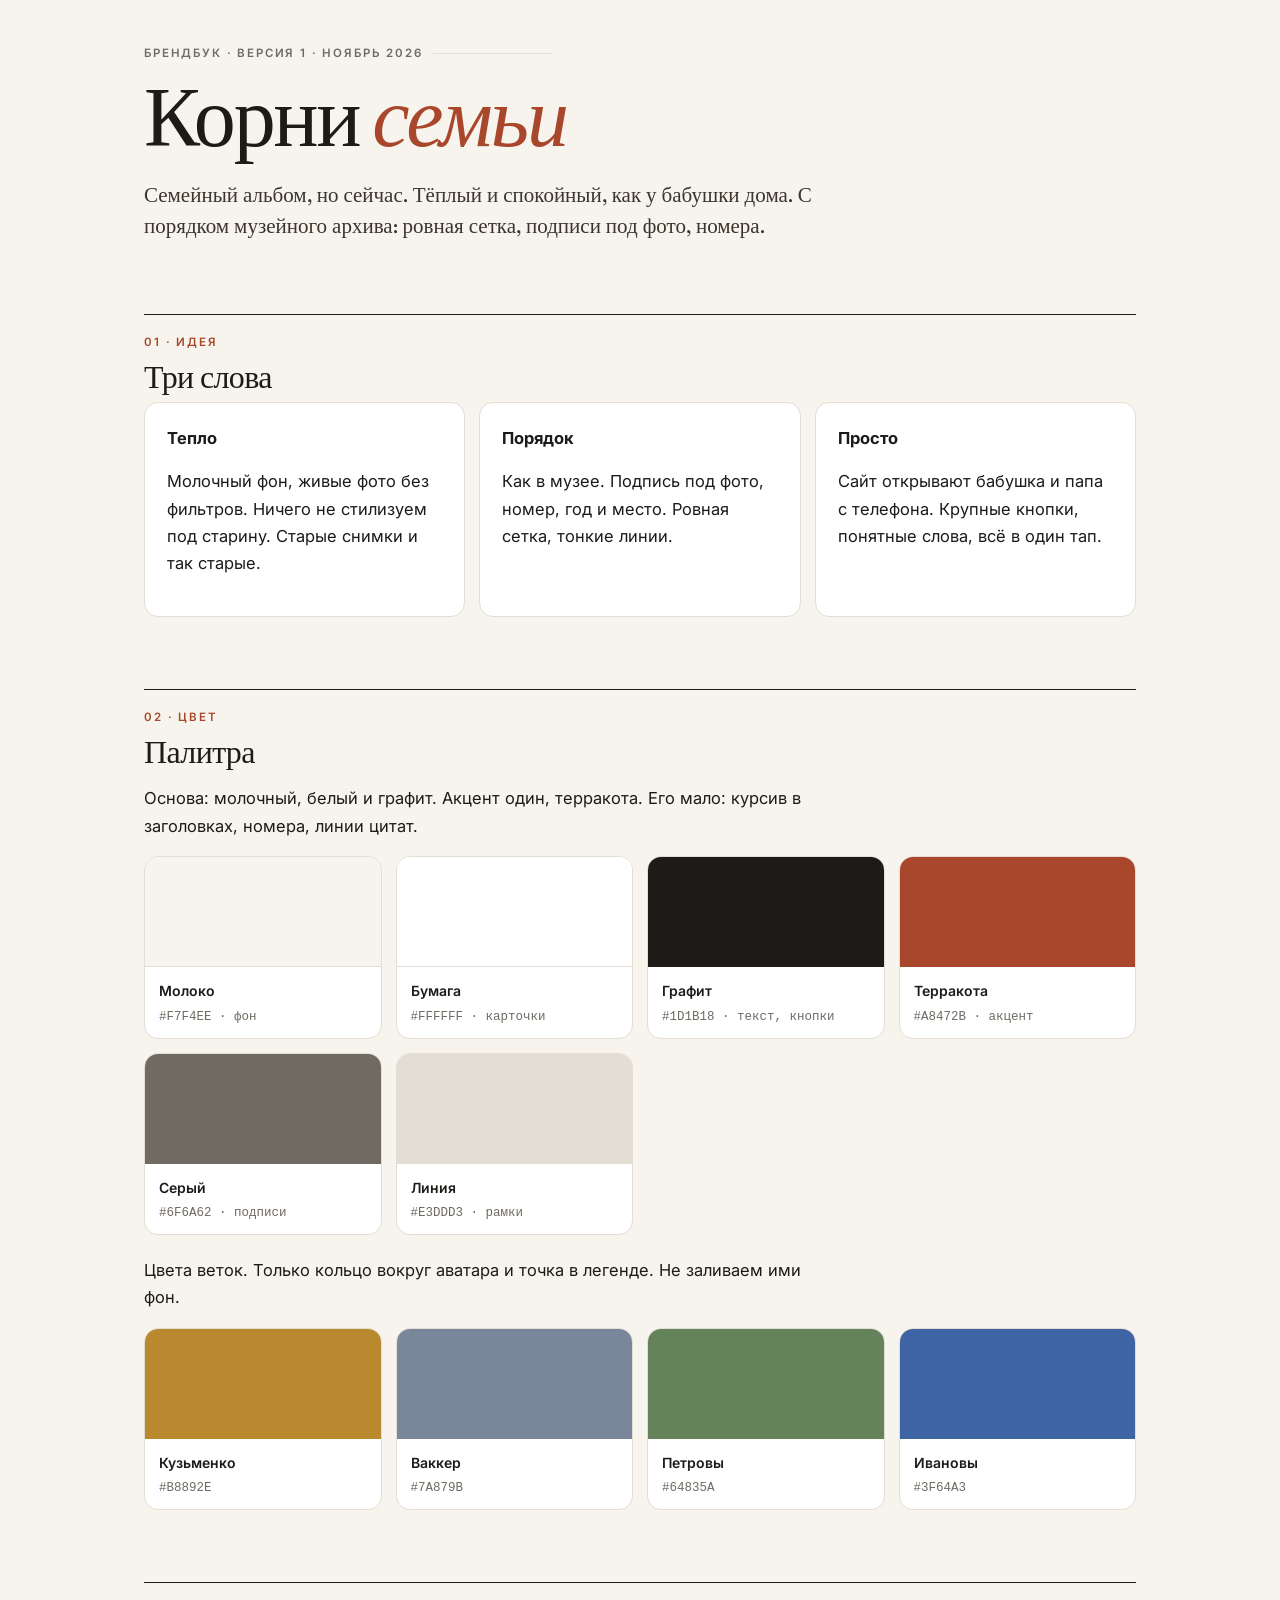
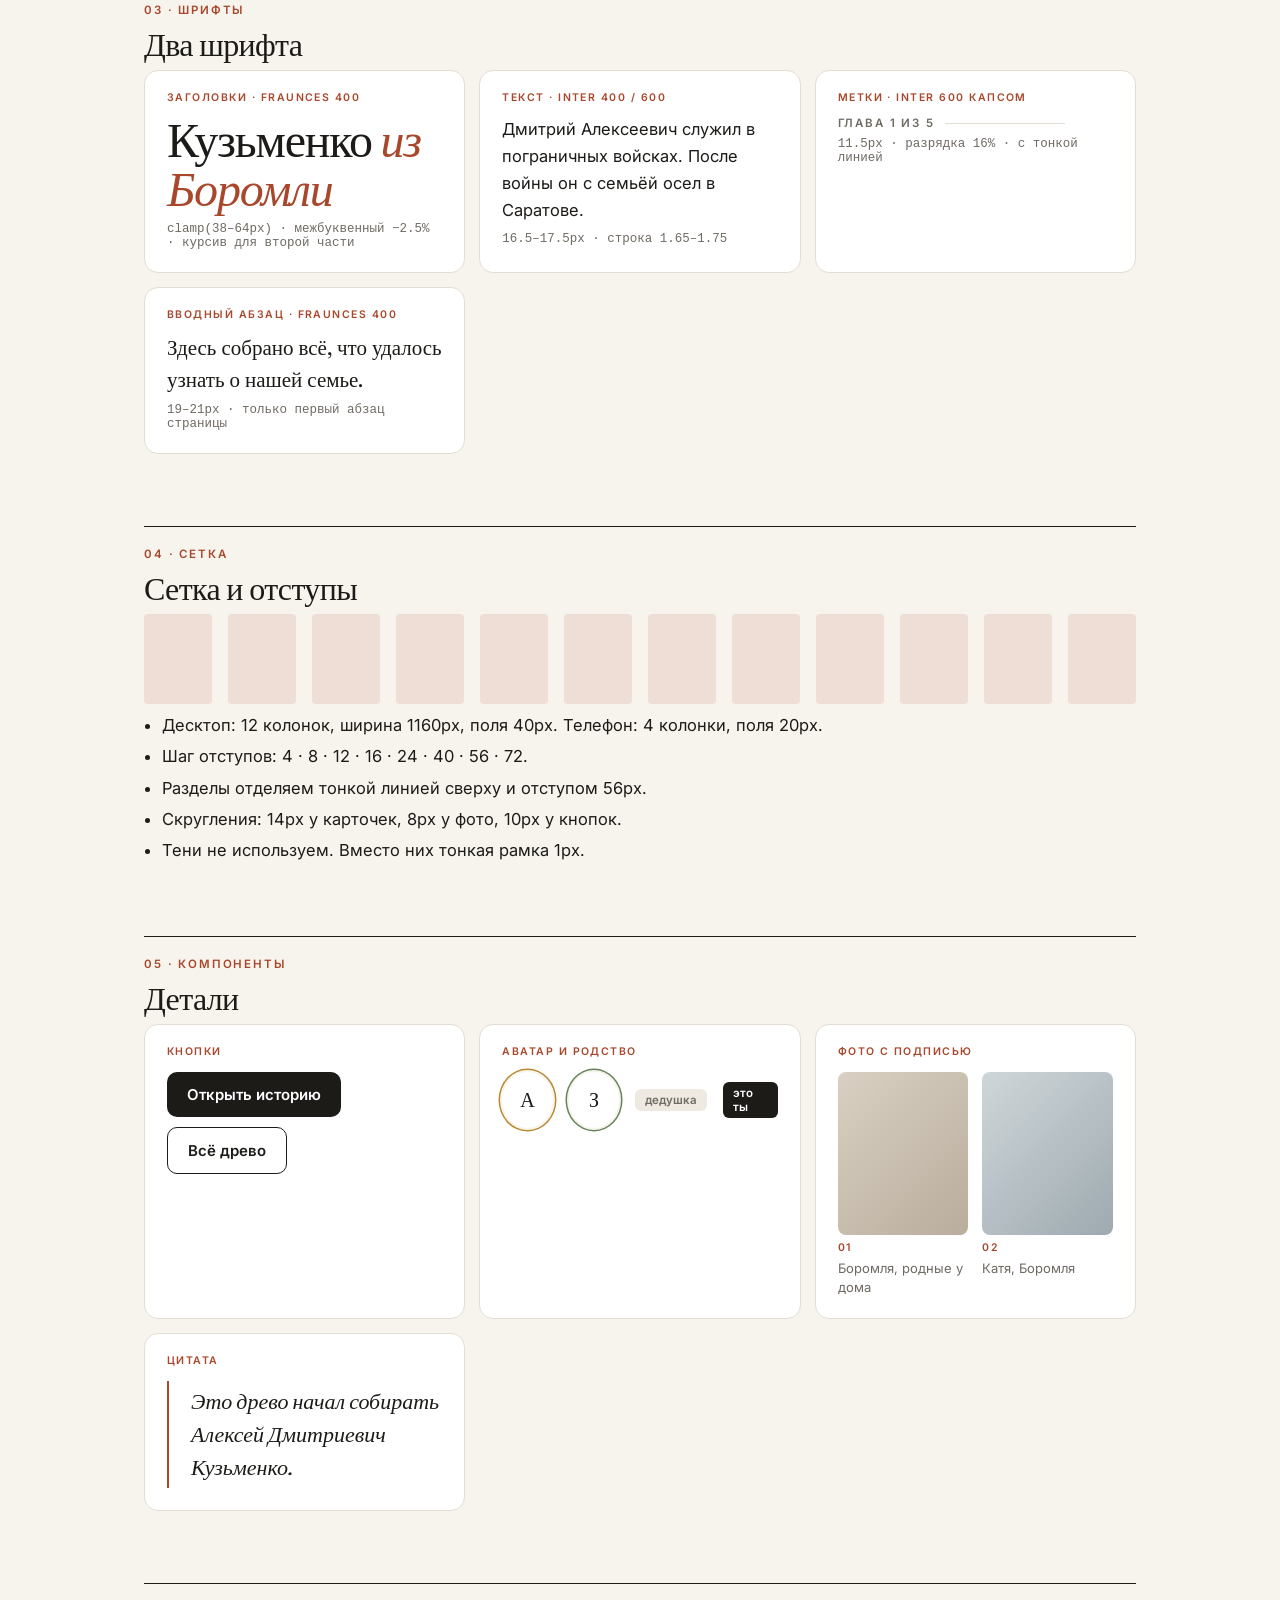
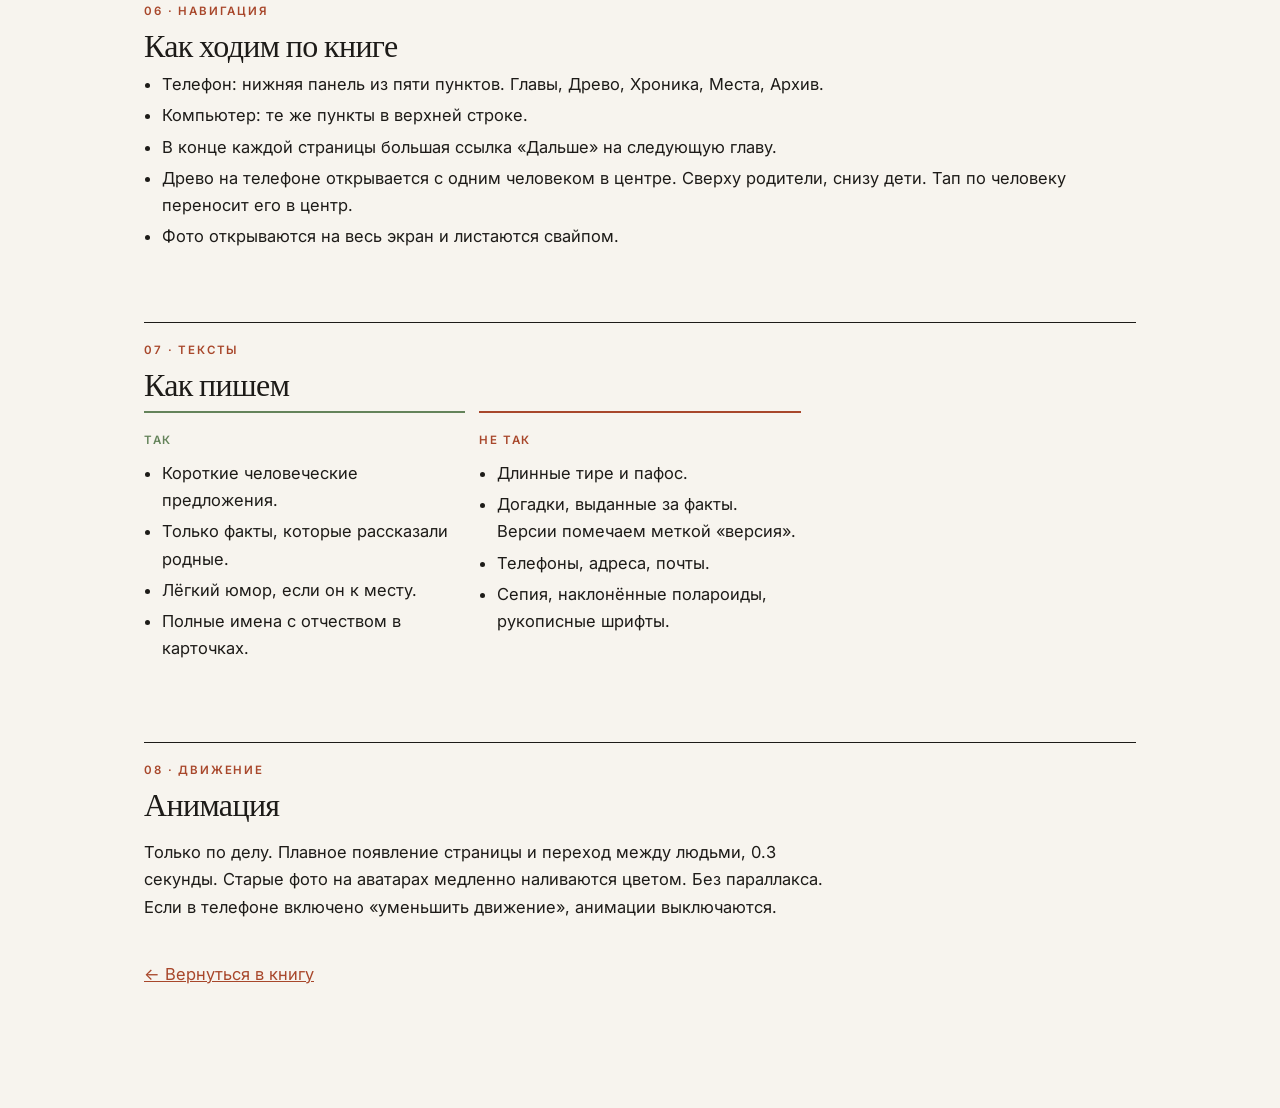
==== brand/index.html @ 10ff065e "Новый дизайн: нижняя навигация, древо «родные рядом», сетка фото с подписями, брендбук Co-Authored-B" ====
<!DOCTYPE html>
<html lang="ru">
<head>
<meta charset="utf-8">
<meta name="viewport" content="width=device-width, initial-scale=1">
<title>Брендбук · Корни семьи</title>
<link rel="preconnect" href="https://fonts.googleapis.com">
<link href="https://fonts.googleapis.com/css2?family=Fraunces:ital,opsz,wght@0,9..144,400;0,9..144,500;1,9..144,400&family=Inter:wght@400;500;600&display=swap" rel="stylesheet">
<style>
:root{--bg:#F7F4EE;--card:#fff;--ink:#1D1B18;--muted:#6F6A62;--line:#E3DDD3;--soft:#EEEAE2;--acc:#A8472B;
 --kuz:#B8892E;--vak:#7A879B;--pet:#64835A;--iva:#3F64A3;
 --serif:"Fraunces",Georgia,serif;--sans:"Inter",system-ui,sans-serif}
*{box-sizing:border-box}
body{margin:0;background:var(--bg);color:var(--ink);font:16.5px/1.65 var(--sans);-webkit-font-smoothing:antialiased}
main{max-width:1040px;margin:0 auto;padding:48px 24px 100px}
.k{font:600 11.5px/1 var(--sans);letter-spacing:.16em;text-transform:uppercase;color:var(--muted);display:flex;align-items:center;gap:10px}
.k::after{content:"";flex:1;height:1px;background:var(--line);max-width:120px}
h1{font:400 clamp(46px,8vw,84px)/1 var(--serif);letter-spacing:-.025em;margin:14px 0 18px}
h1 em,h2 em{color:var(--acc)}
h2{font:400 32px/1.1 var(--serif);letter-spacing:-.02em;margin:72px 0 8px;padding-top:20px;border-top:1px solid var(--ink)}
h2 small{display:block;font:600 11.5px var(--sans);letter-spacing:.16em;text-transform:uppercase;color:var(--acc);margin-bottom:10px}
p.lead{font:400 21px/1.5 var(--serif);max-width:680px;color:#3b352d}
p{max-width:680px}
.grid{display:grid;gap:14px}
.c4{grid-template-columns:repeat(auto-fill,minmax(200px,1fr))}
.c2{grid-template-columns:repeat(auto-fill,minmax(300px,1fr))}
.sw{border:1px solid var(--line);border-radius:14px;overflow:hidden;background:var(--card)}
.sw i{display:block;height:110px}
.sw div{padding:12px 14px;font-size:14px}
.sw b{display:block;font-weight:600}
.sw code{font:500 12.5px ui-monospace,Menlo,monospace;color:var(--muted)}
.box{border:1px solid var(--line);border-radius:14px;background:var(--card);padding:22px}
.lbl{font:600 10.5px/1 var(--sans);letter-spacing:.14em;color:var(--acc);text-transform:uppercase}
.spec{font:500 12.5px ui-monospace,Menlo,monospace;color:var(--muted);margin-top:8px}
.do,.dont{border-top:2px solid var(--pet);padding-top:12px}
.dont{border-color:var(--acc)}
.do b,.dont b{font:600 11.5px var(--sans);letter-spacing:.14em;text-transform:uppercase}
.do b{color:var(--pet)}.dont b{color:var(--acc)}
ul{padding-left:18px;margin:8px 0}li{margin:4px 0}
.btn{display:inline-flex;align-items:center;gap:8px;border:0;border-radius:10px;background:var(--ink);color:#fff;font:600 15px var(--sans);padding:13px 20px}
.btn.g{background:var(--card);color:var(--ink);border:1px solid var(--ink)}
.tag{display:inline-flex;font:600 11.5px var(--sans);border-radius:6px;padding:4px 10px;background:var(--soft);color:var(--muted)}
.tag.rel{background:var(--ink);color:#fff}
.av{width:56px;height:56px;border-radius:50%;display:inline-grid;place-items:center;font:500 20px var(--serif);background:#fff;box-shadow:0 0 0 2px var(--bg),0 0 0 3.5px var(--b)}
.ph{aspect-ratio:4/5;border-radius:8px;background:linear-gradient(135deg,#d9d0c3,#b9ad9c)}
.cap{color:var(--muted);font-size:13px;line-height:1.45;margin-top:8px}
.cap.n2::before{content:"02"}
.cap::before{content:"01";display:block;font:600 10.5px/1 var(--sans);letter-spacing:.14em;color:var(--acc);margin-bottom:5px}
.quote{border-left:2px solid var(--acc);padding:4px 0 4px 22px;font:italic 400 22px/1.5 var(--serif)}
.gridviz{display:grid;grid-template-columns:repeat(12,1fr);gap:16px;height:90px}
.gridviz i{background:color-mix(in srgb,var(--acc) 12%,transparent);border-radius:4px}
@media(max-width:600px){.gridviz{grid-template-columns:repeat(4,1fr)}.gridviz i:nth-child(n+5){display:none}}
a{color:var(--acc)}
</style>
</head>
<body><main>
<div class="k">Брендбук · версия 1 · ноябрь 2026</div>
<h1>Корни <em>семьи</em></h1>
<p class="lead">Семейный альбом, но сейчас. Тёплый и спокойный, как у бабушки дома. С порядком музейного архива: ровная сетка, подписи под фото, номера.</p>

<h2><small>01 · Идея</small>Три слова</h2>
<div class="grid c2">
 <div class="box"><b>Тепло</b><p>Молочный фон, живые фото без фильтров. Ничего не стилизуем под старину. Старые снимки и так старые.</p></div>
 <div class="box"><b>Порядок</b><p>Как в музее. Подпись под фото, номер, год и место. Ровная сетка, тонкие линии.</p></div>
 <div class="box"><b>Просто</b><p>Сайт открывают бабушка и папа с телефона. Крупные кнопки, понятные слова, всё в один тап.</p></div>
</div>

<h2><small>02 · Цвет</small>Палитра</h2>
<p>Основа: молочный, белый и графит. Акцент один, терракота. Его мало: курсив в заголовках, номера, линии цитат.</p>
<div class="grid c4">
 <div class="sw"><i style="background:#F7F4EE;border-bottom:1px solid var(--line)"></i><div><b>Молоко</b><code>#F7F4EE · фон</code></div></div>
 <div class="sw"><i style="background:#FFFFFF;border-bottom:1px solid var(--line)"></i><div><b>Бумага</b><code>#FFFFFF · карточки</code></div></div>
 <div class="sw"><i style="background:#1D1B18"></i><div><b>Графит</b><code>#1D1B18 · текст, кнопки</code></div></div>
 <div class="sw"><i style="background:#A8472B"></i><div><b>Терракота</b><code>#A8472B · акцент</code></div></div>
 <div class="sw"><i style="background:#6F6A62"></i><div><b>Серый</b><code>#6F6A62 · подписи</code></div></div>
 <div class="sw"><i style="background:#E3DDD3"></i><div><b>Линия</b><code>#E3DDD3 · рамки</code></div></div>
</div>
<p style="margin-top:22px">Цвета веток. Только кольцо вокруг аватара и точка в легенде. Не заливаем ими фон.</p>
<div class="grid c4">
 <div class="sw"><i style="background:#B8892E"></i><div><b>Кузьменко</b><code>#B8892E</code></div></div>
 <div class="sw"><i style="background:#7A879B"></i><div><b>Ваккер</b><code>#7A879B</code></div></div>
 <div class="sw"><i style="background:#64835A"></i><div><b>Петровы</b><code>#64835A</code></div></div>
 <div class="sw"><i style="background:#3F64A3"></i><div><b>Ивановы</b><code>#3F64A3</code></div></div>
</div>

<h2><small>03 · Шрифты</small>Два шрифта</h2>
<div class="grid c2">
 <div class="box"><div class="lbl">Заголовки · Fraunces 400</div><div style="font:400 48px/1.02 var(--serif);letter-spacing:-.025em;margin-top:12px">Кузьменко <em style="color:var(--acc)">из Боромли</em></div><div class="spec">clamp(38–64px) · межбуквенный −2.5% · курсив для второй части</div></div>
 <div class="box"><div class="lbl">Текст · Inter 400 / 600</div><p style="margin:12px 0 0">Дмитрий Алексеевич служил в пограничных войсках. После войны он с семьёй осел в Саратове.</p><div class="spec">16.5–17.5px · строка 1.65–1.75</div></div>
 <div class="box"><div class="lbl">Метки · Inter 600 капсом</div><div style="margin-top:14px" class="k">Глава 1 из 5</div><div class="spec">11.5px · разрядка 16% · с тонкой линией</div></div>
 <div class="box"><div class="lbl">Вводный абзац · Fraunces 400</div><p style="font:400 21px/1.5 var(--serif);margin:12px 0 0">Здесь собрано всё, что удалось узнать о нашей семье.</p><div class="spec">19–21px · только первый абзац страницы</div></div>
</div>

<h2><small>04 · Сетка</small>Сетка и отступы</h2>
<div class="gridviz"><i></i><i></i><i></i><i></i><i></i><i></i><i></i><i></i><i></i><i></i><i></i><i></i></div>
<ul>
 <li>Десктоп: 12 колонок, ширина 1160px, поля 40px. Телефон: 4 колонки, поля 20px.</li>
 <li>Шаг отступов: 4 · 8 · 12 · 16 · 24 · 40 · 56 · 72.</li>
 <li>Разделы отделяем тонкой линией сверху и отступом 56px.</li>
 <li>Скругления: 14px у карточек, 8px у фото, 10px у кнопок.</li>
 <li>Тени не используем. Вместо них тонкая рамка 1px.</li>
</ul>

<h2><small>05 · Компоненты</small>Детали</h2>
<div class="grid c2">
 <div class="box"><div class="lbl">Кнопки</div><div style="display:flex;gap:10px;flex-wrap:wrap;margin-top:14px"><span class="btn">Открыть историю</span><span class="btn g">Всё древо</span></div></div>
 <div class="box"><div class="lbl">Аватар и родство</div><div style="display:flex;gap:16px;align-items:center;margin-top:14px"><span class="av" style="--b:var(--kuz)">А</span><span class="av" style="--b:var(--pet)">З</span><span class="tag">дедушка</span><span class="tag rel">это ты</span></div></div>
 <div class="box"><div class="lbl">Фото с подписью</div><div style="display:grid;grid-template-columns:1fr 1fr;gap:14px;margin-top:14px"><div><div class="ph"></div><div class="cap">Боромля, родные у дома</div></div><div><div class="ph" style="background:linear-gradient(135deg,#cfd6d9,#9eaab0)"></div><div class="cap n2">Катя, Боромля</div></div></div></div>
 <div class="box"><div class="lbl">Цитата</div><div class="quote" style="margin-top:14px">Это древо начал собирать Алексей Дмитриевич Кузьменко.</div></div>
</div>

<h2><small>06 · Навигация</small>Как ходим по книге</h2>
<ul>
 <li>Телефон: нижняя панель из пяти пунктов. Главы, Древо, Хроника, Места, Архив.</li>
 <li>Компьютер: те же пункты в верхней строке.</li>
 <li>В конце каждой страницы большая ссылка «Дальше» на следующую главу.</li>
 <li>Древо на телефоне открывается с одним человеком в центре. Сверху родители, снизу дети. Тап по человеку переносит его в центр.</li>
 <li>Фото открываются на весь экран и листаются свайпом.</li>
</ul>

<h2><small>07 · Тексты</small>Как пишем</h2>
<div class="grid c2">
 <div class="do"><b>Так</b><ul><li>Короткие человеческие предложения.</li><li>Только факты, которые рассказали родные.</li><li>Лёгкий юмор, если он к месту.</li><li>Полные имена с отчеством в карточках.</li></ul></div>
 <div class="dont"><b>Не так</b><ul><li>Длинные тире и пафос.</li><li>Догадки, выданные за факты. Версии помечаем меткой «версия».</li><li>Телефоны, адреса, почты.</li><li>Сепия, наклонённые полароиды, рукописные шрифты.</li></ul></div>
</div>

<h2><small>08 · Движение</small>Анимация</h2>
<p>Только по делу. Плавное появление страницы и переход между людьми, 0.3 секунды. Старые фото на аватарах медленно наливаются цветом. Без параллакса. Если в телефоне включено «уменьшить движение», анимации выключаются.</p>
<p style="margin-top:40px"><a href="../">← Вернуться в книгу</a></p>
</main></body></html>
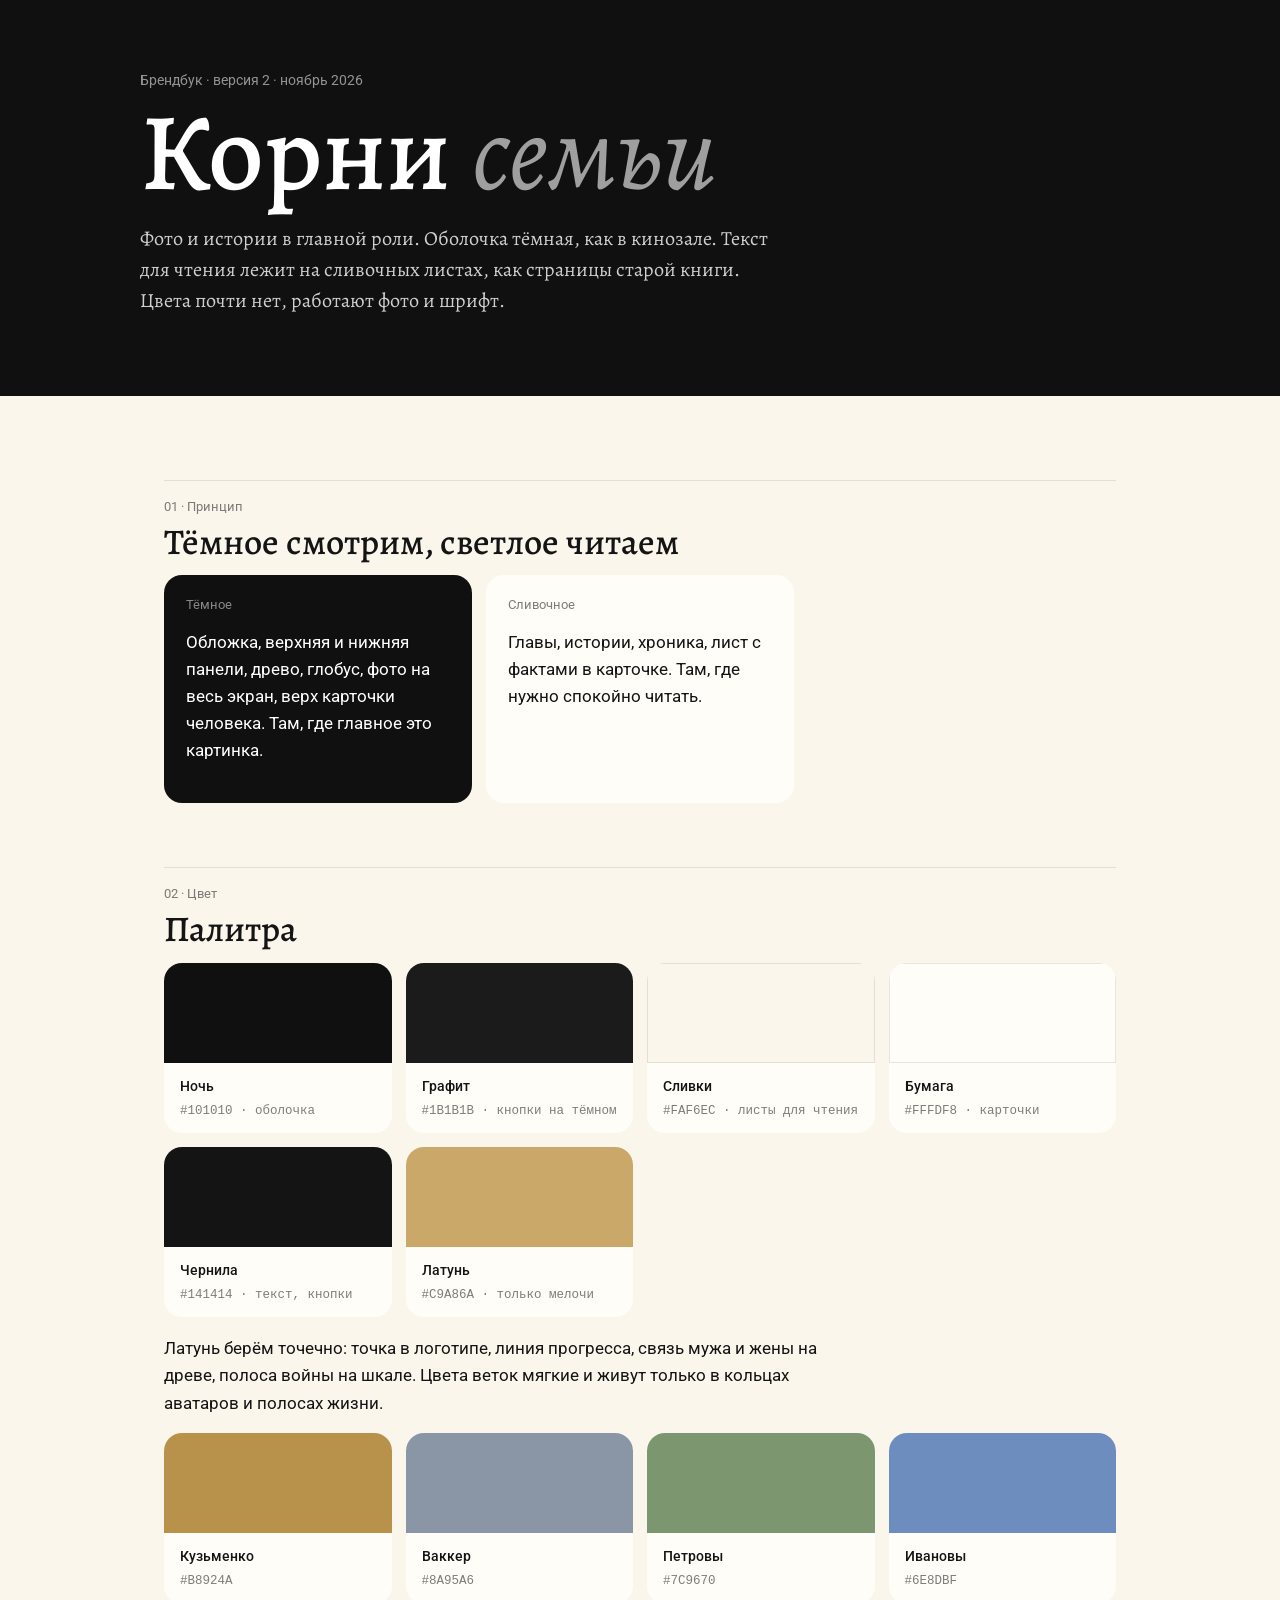
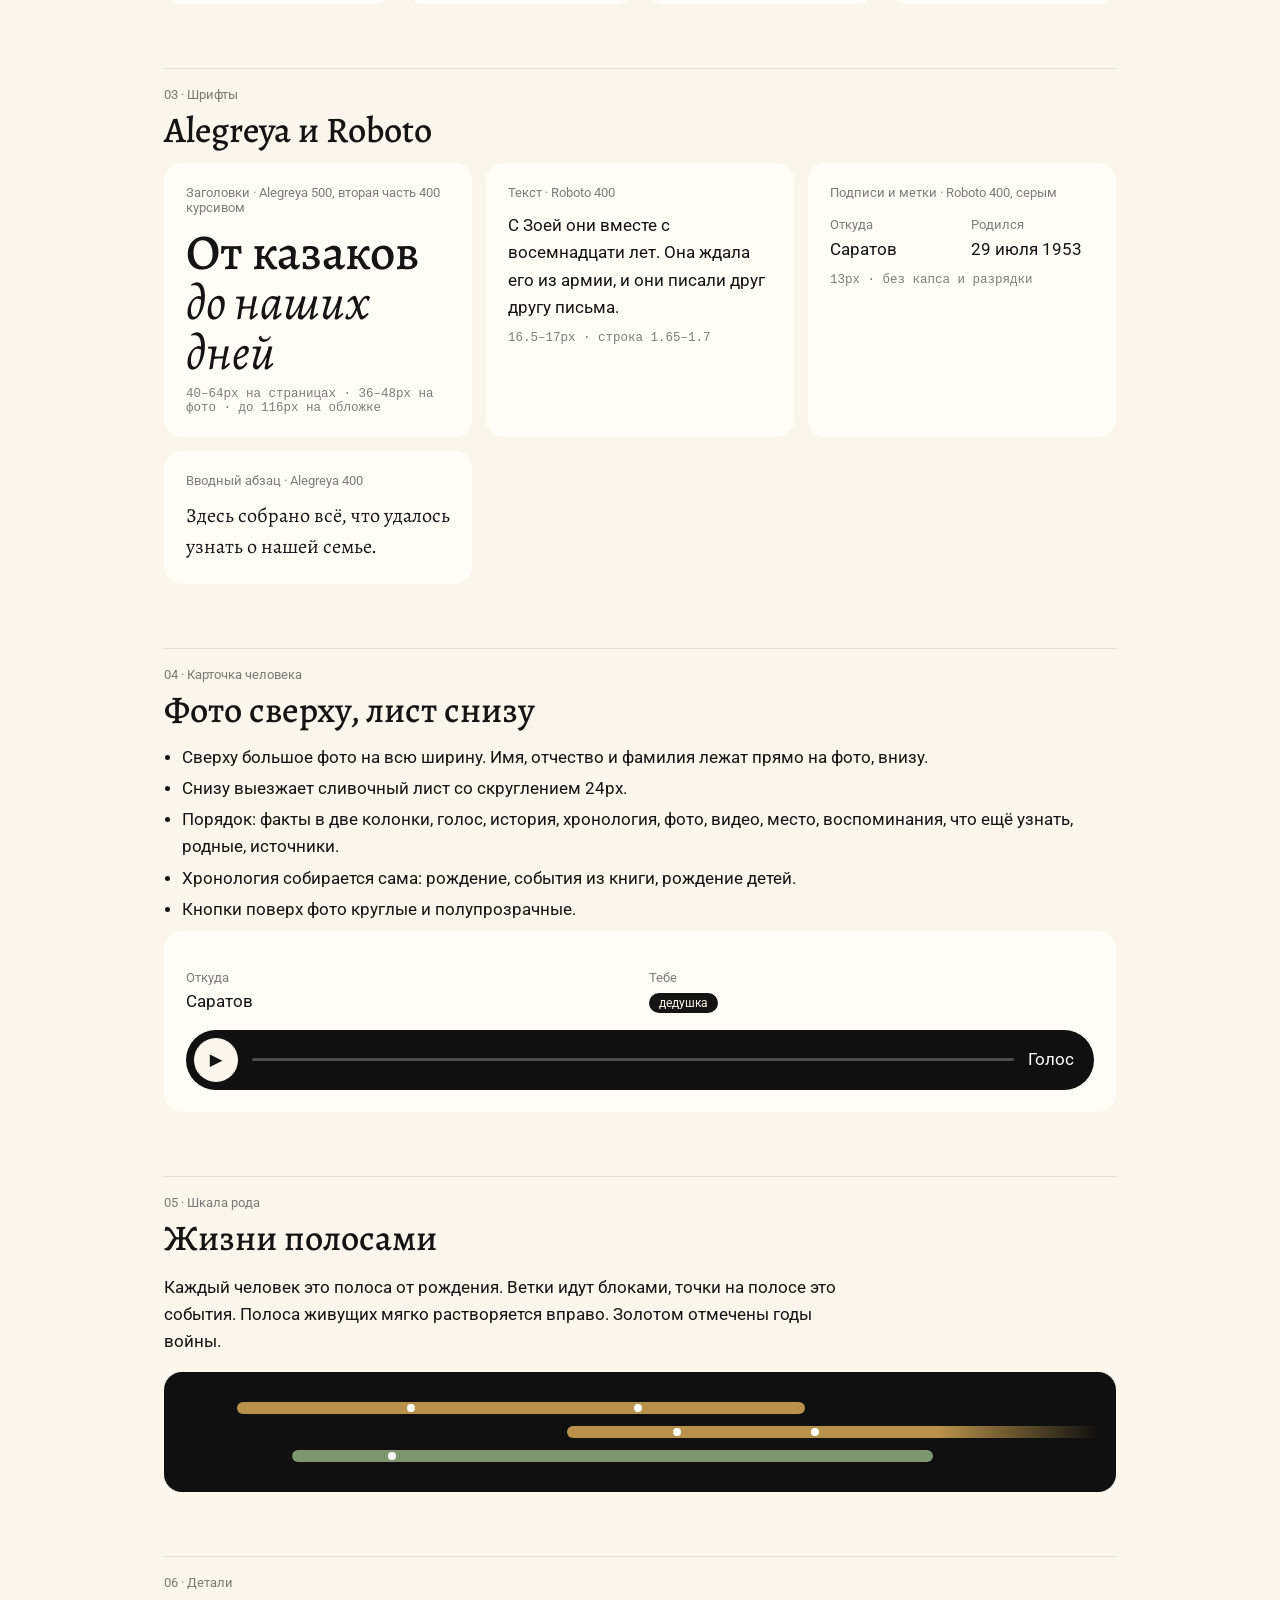
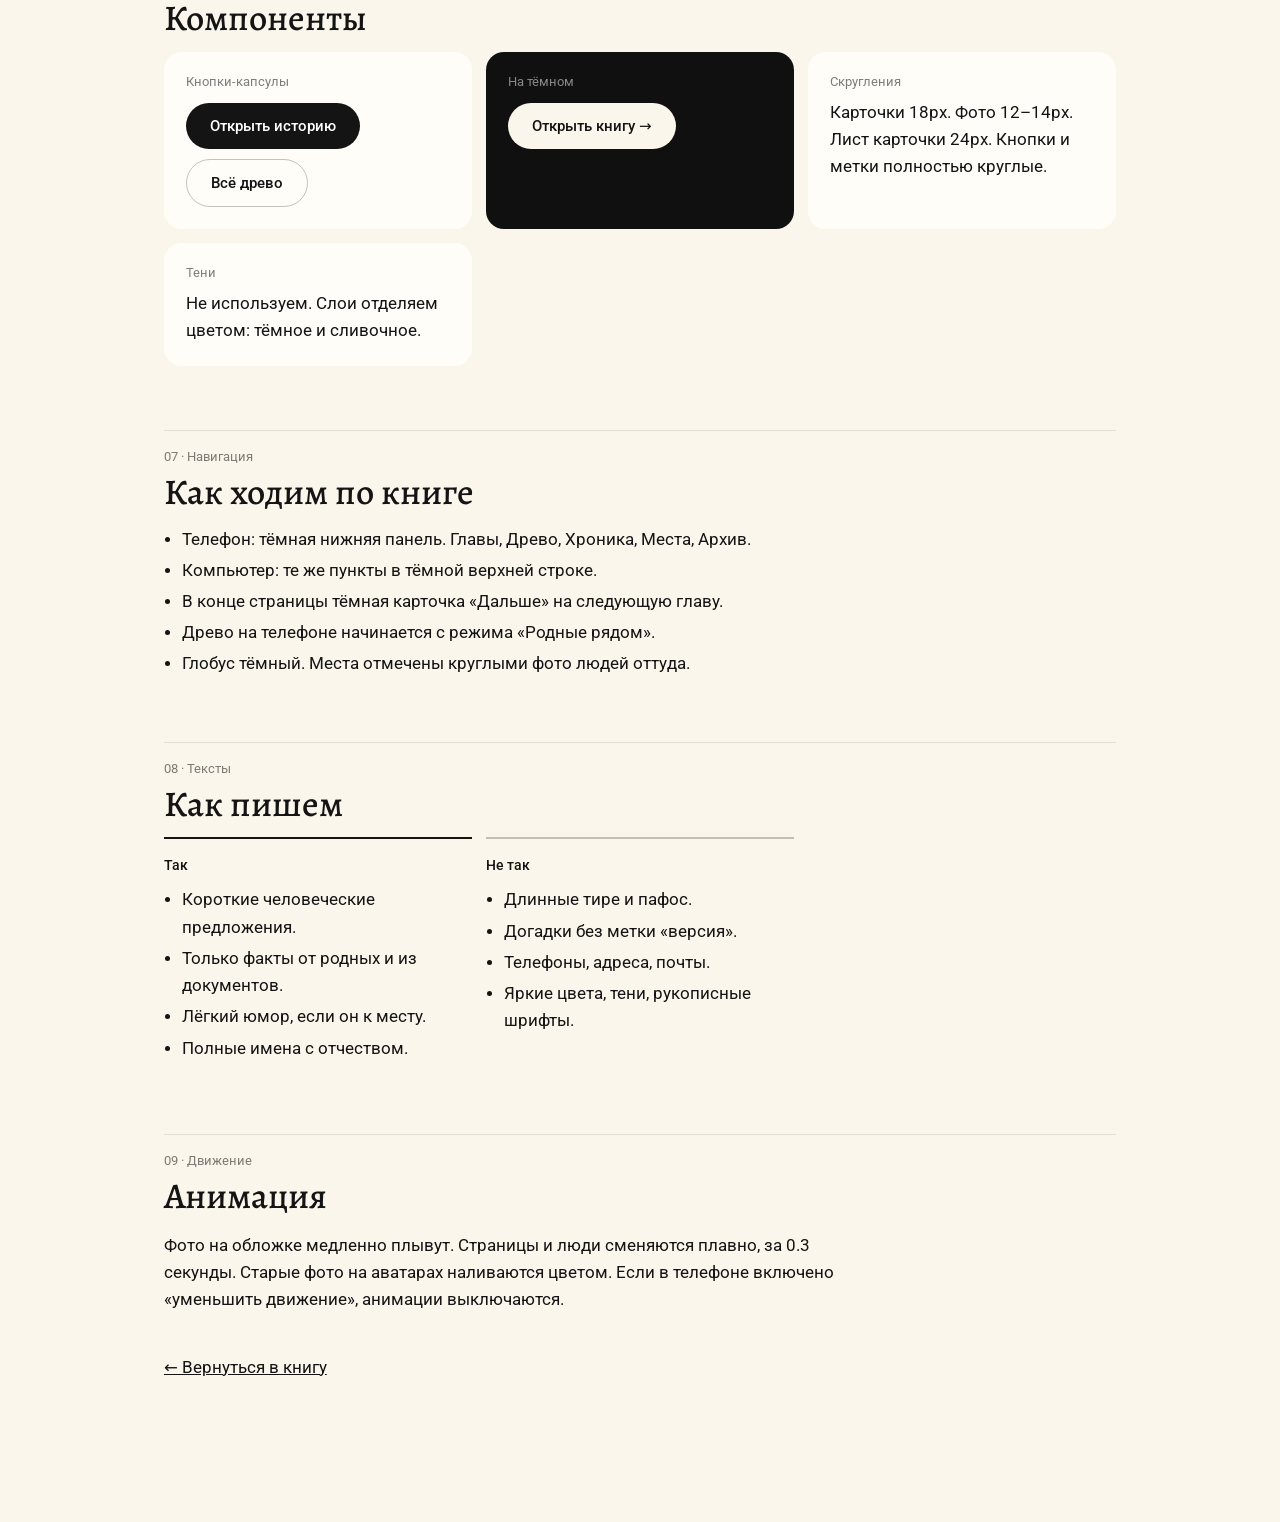
==== commit c356fcfb: "Новый бренд: тёмная оболочка и сливочные листы, карточка человека с хронологией, шкала жизней рода, " ====
--- a/brand/index.html
+++ b/brand/index.html
@@ -5,126 +5,128 @@
 <meta name="viewport" content="width=device-width, initial-scale=1">
 <title>Брендбук · Корни семьи</title>
 <link rel="preconnect" href="https://fonts.googleapis.com">
-<link href="https://fonts.googleapis.com/css2?family=Fraunces:ital,opsz,wght@0,9..144,400;0,9..144,500;1,9..144,400&family=Inter:wght@400;500;600&display=swap" rel="stylesheet">
+<link href="https://fonts.googleapis.com/css2?family=Alegreya:ital,wght@0,400;0,500;1,400&family=Roboto:wght@300;400;500&display=swap" rel="stylesheet">
 <style>
-:root{--bg:#F7F4EE;--card:#fff;--ink:#1D1B18;--muted:#6F6A62;--line:#E3DDD3;--soft:#EEEAE2;--acc:#A8472B;
- --kuz:#B8892E;--vak:#7A879B;--pet:#64835A;--iva:#3F64A3;
- --serif:"Fraunces",Georgia,serif;--sans:"Inter",system-ui,sans-serif}
+:root{--bg:#FAF6EC;--card:#FFFDF8;--ink:#141414;--muted:rgba(20,20,20,.55);--line:rgba(20,20,20,.1);--soft:#F1ECE0;--dk:#101010;--dk2:#1B1B1B;--gold:#C9A86A;
+ --serif:"Alegreya",Georgia,serif;--sans:"Roboto",system-ui,sans-serif}
 *{box-sizing:border-box}
 body{margin:0;background:var(--bg);color:var(--ink);font:16.5px/1.65 var(--sans);-webkit-font-smoothing:antialiased}
-main{max-width:1040px;margin:0 auto;padding:48px 24px 100px}
-.k{font:600 11.5px/1 var(--sans);letter-spacing:.16em;text-transform:uppercase;color:var(--muted);display:flex;align-items:center;gap:10px}
-.k::after{content:"";flex:1;height:1px;background:var(--line);max-width:120px}
-h1{font:400 clamp(46px,8vw,84px)/1 var(--serif);letter-spacing:-.025em;margin:14px 0 18px}
-h1 em,h2 em{color:var(--acc)}
-h2{font:400 32px/1.1 var(--serif);letter-spacing:-.02em;margin:72px 0 8px;padding-top:20px;border-top:1px solid var(--ink)}
-h2 small{display:block;font:600 11.5px var(--sans);letter-spacing:.16em;text-transform:uppercase;color:var(--acc);margin-bottom:10px}
-p.lead{font:400 21px/1.5 var(--serif);max-width:680px;color:#3b352d}
+.top{background:var(--dk);color:#fff;padding:72px 24px 80px}
+.top .in,main{max-width:1000px;margin:0 auto}
+main{padding:20px 24px 100px}
+.k{font:400 14px var(--sans);color:rgba(255,255,255,.55)}
+h1{font:500 clamp(56px,11vw,110px)/.95 var(--serif);margin:12px 0 18px}
+h1 em{font-weight:400;color:rgba(255,255,255,.6)}
+.top p{font:400 20px/1.55 var(--serif);color:rgba(255,255,255,.8);max-width:640px;margin:0}
+h2{font:500 36px/1.1 var(--serif);margin:64px 0 14px;padding-top:18px;border-top:1px solid var(--line)}
+h2 small{display:block;font:400 13px var(--sans);color:var(--muted);margin-bottom:8px}
 p{max-width:680px}
-.grid{display:grid;gap:14px}
-.c4{grid-template-columns:repeat(auto-fill,minmax(200px,1fr))}
-.c2{grid-template-columns:repeat(auto-fill,minmax(300px,1fr))}
-.sw{border:1px solid var(--line);border-radius:14px;overflow:hidden;background:var(--card)}
-.sw i{display:block;height:110px}
-.sw div{padding:12px 14px;font-size:14px}
-.sw b{display:block;font-weight:600}
-.sw code{font:500 12.5px ui-monospace,Menlo,monospace;color:var(--muted)}
-.box{border:1px solid var(--line);border-radius:14px;background:var(--card);padding:22px}
-.lbl{font:600 10.5px/1 var(--sans);letter-spacing:.14em;color:var(--acc);text-transform:uppercase}
-.spec{font:500 12.5px ui-monospace,Menlo,monospace;color:var(--muted);margin-top:8px}
-.do,.dont{border-top:2px solid var(--pet);padding-top:12px}
-.dont{border-color:var(--acc)}
-.do b,.dont b{font:600 11.5px var(--sans);letter-spacing:.14em;text-transform:uppercase}
-.do b{color:var(--pet)}.dont b{color:var(--acc)}
+.grid{display:grid;gap:14px}.c3{grid-template-columns:repeat(auto-fill,minmax(220px,1fr))}.c2{grid-template-columns:repeat(auto-fill,minmax(300px,1fr))}
+.sw{border-radius:18px;overflow:hidden;background:var(--card)}
+.sw i{display:block;height:100px}
+.sw div{padding:12px 16px;font-size:14px}.sw b{display:block;font-weight:500}.sw code{font:400 12.5px ui-monospace,Menlo,monospace;color:var(--muted)}
+.box{border-radius:18px;background:var(--card);padding:22px}
+.box.d{background:var(--dk);color:#fff}
+.lbl{font:400 13px var(--sans);color:var(--muted)}.box.d .lbl{color:rgba(255,255,255,.5)}
+.spec{font:400 12.5px ui-monospace,Menlo,monospace;color:var(--muted);margin-top:10px}
+.btn{display:inline-flex;align-items:center;gap:8px;border-radius:999px;background:var(--ink);color:#fff;font:500 15px var(--sans);padding:14px 24px}
+.btn.g{background:none;color:var(--ink);border:1px solid rgba(20,20,20,.25)}
+.btn.c{background:var(--bg);color:var(--ink)}
+.tag{display:inline-flex;font:400 12px var(--sans);border-radius:999px;padding:3px 10px;background:var(--soft)}.tag.r{background:var(--ink);color:var(--bg)}
+.player{display:flex;align-items:center;gap:14px;background:var(--dk);color:#fff;border-radius:999px;padding:8px 20px 8px 8px;margin-top:14px}
+.player i{width:44px;height:44px;border-radius:50%;background:var(--bg);color:var(--ink);display:grid;place-items:center;font-style:normal}
+.player span{flex:1;height:3px;border-radius:3px;background:rgba(255,255,255,.25)}
+.f{display:grid;grid-template-columns:1fr 1fr;gap:12px 18px;margin-top:14px}.f small{display:block;color:var(--muted);font-size:13px}
+.lines{background:var(--dk);border-radius:18px;padding:18px;margin-top:14px}
+.lines div{height:12px;border-radius:999px;margin:12px 0;position:relative}
+.lines b{position:absolute;top:2px;width:8px;height:8px;border-radius:50%;background:#fff}
+.do,.dont{border-top:2px solid var(--ink);padding-top:12px}.dont{border-color:rgba(20,20,20,.25)}
+.do b,.dont b{font:500 14px var(--sans)}
 ul{padding-left:18px;margin:8px 0}li{margin:4px 0}
-.btn{display:inline-flex;align-items:center;gap:8px;border:0;border-radius:10px;background:var(--ink);color:#fff;font:600 15px var(--sans);padding:13px 20px}
-.btn.g{background:var(--card);color:var(--ink);border:1px solid var(--ink)}
-.tag{display:inline-flex;font:600 11.5px var(--sans);border-radius:6px;padding:4px 10px;background:var(--soft);color:var(--muted)}
-.tag.rel{background:var(--ink);color:#fff}
-.av{width:56px;height:56px;border-radius:50%;display:inline-grid;place-items:center;font:500 20px var(--serif);background:#fff;box-shadow:0 0 0 2px var(--bg),0 0 0 3.5px var(--b)}
-.ph{aspect-ratio:4/5;border-radius:8px;background:linear-gradient(135deg,#d9d0c3,#b9ad9c)}
-.cap{color:var(--muted);font-size:13px;line-height:1.45;margin-top:8px}
-.cap.n2::before{content:"02"}
-.cap::before{content:"01";display:block;font:600 10.5px/1 var(--sans);letter-spacing:.14em;color:var(--acc);margin-bottom:5px}
-.quote{border-left:2px solid var(--acc);padding:4px 0 4px 22px;font:italic 400 22px/1.5 var(--serif)}
-.gridviz{display:grid;grid-template-columns:repeat(12,1fr);gap:16px;height:90px}
-.gridviz i{background:color-mix(in srgb,var(--acc) 12%,transparent);border-radius:4px}
-@media(max-width:600px){.gridviz{grid-template-columns:repeat(4,1fr)}.gridviz i:nth-child(n+5){display:none}}
-a{color:var(--acc)}
+a{color:var(--ink)}
 </style>
 </head>
-<body><main>
-<div class="k">Брендбук · версия 1 · ноябрь 2026</div>
+<body>
+<div class="top"><div class="in">
+<div class="k">Брендбук · версия 2 · ноябрь 2026</div>
 <h1>Корни <em>семьи</em></h1>
-<p class="lead">Семейный альбом, но сейчас. Тёплый и спокойный, как у бабушки дома. С порядком музейного архива: ровная сетка, подписи под фото, номера.</p>
+<p>Фото и истории в главной роли. Оболочка тёмная, как в кинозале. Текст для чтения лежит на сливочных листах, как страницы старой книги. Цвета почти нет, работают фото и шрифт.</p>
+</div></div>
+<main>
 
-<h2><small>01 · Идея</small>Три слова</h2>
+<h2><small>01 · Принцип</small>Тёмное смотрим, светлое читаем</h2>
 <div class="grid c2">
- <div class="box"><b>Тепло</b><p>Молочный фон, живые фото без фильтров. Ничего не стилизуем под старину. Старые снимки и так старые.</p></div>
- <div class="box"><b>Порядок</b><p>Как в музее. Подпись под фото, номер, год и место. Ровная сетка, тонкие линии.</p></div>
- <div class="box"><b>Просто</b><p>Сайт открывают бабушка и папа с телефона. Крупные кнопки, понятные слова, всё в один тап.</p></div>
+ <div class="box d"><div class="lbl">Тёмное</div><p>Обложка, верхняя и нижняя панели, древо, глобус, фото на весь экран, верх карточки человека. Там, где главное это картинка.</p></div>
+ <div class="box"><div class="lbl">Сливочное</div><p>Главы, истории, хроника, лист с фактами в карточке. Там, где нужно спокойно читать.</p></div>
 </div>
 
 <h2><small>02 · Цвет</small>Палитра</h2>
-<p>Основа: молочный, белый и графит. Акцент один, терракота. Его мало: курсив в заголовках, номера, линии цитат.</p>
-<div class="grid c4">
- <div class="sw"><i style="background:#F7F4EE;border-bottom:1px solid var(--line)"></i><div><b>Молоко</b><code>#F7F4EE · фон</code></div></div>
- <div class="sw"><i style="background:#FFFFFF;border-bottom:1px solid var(--line)"></i><div><b>Бумага</b><code>#FFFFFF · карточки</code></div></div>
- <div class="sw"><i style="background:#1D1B18"></i><div><b>Графит</b><code>#1D1B18 · текст, кнопки</code></div></div>
- <div class="sw"><i style="background:#A8472B"></i><div><b>Терракота</b><code>#A8472B · акцент</code></div></div>
- <div class="sw"><i style="background:#6F6A62"></i><div><b>Серый</b><code>#6F6A62 · подписи</code></div></div>
- <div class="sw"><i style="background:#E3DDD3"></i><div><b>Линия</b><code>#E3DDD3 · рамки</code></div></div>
+<div class="grid c3">
+ <div class="sw"><i style="background:#101010"></i><div><b>Ночь</b><code>#101010 · оболочка</code></div></div>
+ <div class="sw"><i style="background:#1B1B1B"></i><div><b>Графит</b><code>#1B1B1B · кнопки на тёмном</code></div></div>
+ <div class="sw"><i style="background:#FAF6EC;box-shadow:inset 0 0 0 1px var(--line)"></i><div><b>Сливки</b><code>#FAF6EC · листы для чтения</code></div></div>
+ <div class="sw"><i style="background:#FFFDF8;box-shadow:inset 0 0 0 1px var(--line)"></i><div><b>Бумага</b><code>#FFFDF8 · карточки</code></div></div>
+ <div class="sw"><i style="background:#141414"></i><div><b>Чернила</b><code>#141414 · текст, кнопки</code></div></div>
+ <div class="sw"><i style="background:#C9A86A"></i><div><b>Латунь</b><code>#C9A86A · только мелочи</code></div></div>
 </div>
-<p style="margin-top:22px">Цвета веток. Только кольцо вокруг аватара и точка в легенде. Не заливаем ими фон.</p>
-<div class="grid c4">
- <div class="sw"><i style="background:#B8892E"></i><div><b>Кузьменко</b><code>#B8892E</code></div></div>
- <div class="sw"><i style="background:#7A879B"></i><div><b>Ваккер</b><code>#7A879B</code></div></div>
- <div class="sw"><i style="background:#64835A"></i><div><b>Петровы</b><code>#64835A</code></div></div>
- <div class="sw"><i style="background:#3F64A3"></i><div><b>Ивановы</b><code>#3F64A3</code></div></div>
+<p style="margin-top:18px">Латунь берём точечно: точка в логотипе, линия прогресса, связь мужа и жены на древе, полоса войны на шкале. Цвета веток мягкие и живут только в кольцах аватаров и полосах жизни.</p>
+<div class="grid c3">
+ <div class="sw"><i style="background:#B8924A"></i><div><b>Кузьменко</b><code>#B8924A</code></div></div>
+ <div class="sw"><i style="background:#8A95A6"></i><div><b>Ваккер</b><code>#8A95A6</code></div></div>
+ <div class="sw"><i style="background:#7C9670"></i><div><b>Петровы</b><code>#7C9670</code></div></div>
+ <div class="sw"><i style="background:#6E8DBF"></i><div><b>Ивановы</b><code>#6E8DBF</code></div></div>
 </div>
 
-<h2><small>03 · Шрифты</small>Два шрифта</h2>
+<h2><small>03 · Шрифты</small>Alegreya и Roboto</h2>
 <div class="grid c2">
- <div class="box"><div class="lbl">Заголовки · Fraunces 400</div><div style="font:400 48px/1.02 var(--serif);letter-spacing:-.025em;margin-top:12px">Кузьменко <em style="color:var(--acc)">из Боромли</em></div><div class="spec">clamp(38–64px) · межбуквенный −2.5% · курсив для второй части</div></div>
- <div class="box"><div class="lbl">Текст · Inter 400 / 600</div><p style="margin:12px 0 0">Дмитрий Алексеевич служил в пограничных войсках. После войны он с семьёй осел в Саратове.</p><div class="spec">16.5–17.5px · строка 1.65–1.75</div></div>
- <div class="box"><div class="lbl">Метки · Inter 600 капсом</div><div style="margin-top:14px" class="k">Глава 1 из 5</div><div class="spec">11.5px · разрядка 16% · с тонкой линией</div></div>
- <div class="box"><div class="lbl">Вводный абзац · Fraunces 400</div><p style="font:400 21px/1.5 var(--serif);margin:12px 0 0">Здесь собрано всё, что удалось узнать о нашей семье.</p><div class="spec">19–21px · только первый абзац страницы</div></div>
+ <div class="box"><div class="lbl">Заголовки · Alegreya 500, вторая часть 400 курсивом</div><div style="font:500 50px/1 var(--serif);margin-top:12px">От казаков <i style="font-weight:400">до наших дней</i></div><div class="spec">40–64px на страницах · 36–48px на фото · до 116px на обложке</div></div>
+ <div class="box"><div class="lbl">Текст · Roboto 400</div><p style="margin:12px 0 0">С Зоей они вместе с восемнадцати лет. Она ждала его из армии, и они писали друг другу письма.</p><div class="spec">16.5–17px · строка 1.65–1.7</div></div>
+ <div class="box"><div class="lbl">Подписи и метки · Roboto 400, серым</div><div class="f"><div><small>Откуда</small>Саратов</div><div><small>Родился</small>29 июля 1953</div></div><div class="spec">13px · без капса и разрядки</div></div>
+ <div class="box"><div class="lbl">Вводный абзац · Alegreya 400</div><p style="font:400 20px/1.55 var(--serif);margin:12px 0 0">Здесь собрано всё, что удалось узнать о нашей семье.</p></div>
 </div>
 
-<h2><small>04 · Сетка</small>Сетка и отступы</h2>
-<div class="gridviz"><i></i><i></i><i></i><i></i><i></i><i></i><i></i><i></i><i></i><i></i><i></i><i></i></div>
+<h2><small>04 · Карточка человека</small>Фото сверху, лист снизу</h2>
 <ul>
- <li>Десктоп: 12 колонок, ширина 1160px, поля 40px. Телефон: 4 колонки, поля 20px.</li>
- <li>Шаг отступов: 4 · 8 · 12 · 16 · 24 · 40 · 56 · 72.</li>
- <li>Разделы отделяем тонкой линией сверху и отступом 56px.</li>
- <li>Скругления: 14px у карточек, 8px у фото, 10px у кнопок.</li>
- <li>Тени не используем. Вместо них тонкая рамка 1px.</li>
+ <li>Сверху большое фото на всю ширину. Имя, отчество и фамилия лежат прямо на фото, внизу.</li>
+ <li>Снизу выезжает сливочный лист со скруглением 24px.</li>
+ <li>Порядок: факты в две колонки, голос, история, хронология, фото, видео, место, воспоминания, что ещё узнать, родные, источники.</li>
+ <li>Хронология собирается сама: рождение, события из книги, рождение детей.</li>
+ <li>Кнопки поверх фото круглые и полупрозрачные.</li>
+</ul>
+<div class="box"><div class="f"><div><small>Откуда</small>Саратов</div><div><small>Тебе</small><span class="tag r">дедушка</span></div></div><div class="player"><i>▶</i><span></span>Голос</div></div>
+
+<h2><small>05 · Шкала рода</small>Жизни полосами</h2>
+<p>Каждый человек это полоса от рождения. Ветки идут блоками, точки на полосе это события. Полоса живущих мягко растворяется вправо. Золотом отмечены годы войны.</p>
+<div class="lines">
+ <div style="background:#B8924A;width:62%;margin-left:6%"><b style="left:30%"></b><b style="left:70%"></b></div>
+ <div style="background:linear-gradient(90deg,#B8924A 70%,transparent);width:58%;margin-left:42%"><b style="left:20%"></b><b style="left:46%"></b></div>
+ <div style="background:#7C9670;width:70%;margin-left:12%"><b style="left:15%"></b></div>
+</div>
+
+<h2><small>06 · Детали</small>Компоненты</h2>
+<div class="grid c2">
+ <div class="box"><div class="lbl">Кнопки-капсулы</div><div style="display:flex;gap:10px;flex-wrap:wrap;margin-top:14px"><span class="btn">Открыть историю</span><span class="btn g">Всё древо</span></div></div>
+ <div class="box d"><div class="lbl">На тёмном</div><div style="display:flex;gap:10px;flex-wrap:wrap;margin-top:14px"><span class="btn c">Открыть книгу →</span></div></div>
+ <div class="box"><div class="lbl">Скругления</div><p style="margin:10px 0 0">Карточки 18px. Фото 12–14px. Лист карточки 24px. Кнопки и метки полностью круглые.</p></div>
+ <div class="box"><div class="lbl">Тени</div><p style="margin:10px 0 0">Не используем. Слои отделяем цветом: тёмное и сливочное.</p></div>
+</div>
+
+<h2><small>07 · Навигация</small>Как ходим по книге</h2>
+<ul>
+ <li>Телефон: тёмная нижняя панель. Главы, Древо, Хроника, Места, Архив.</li>
+ <li>Компьютер: те же пункты в тёмной верхней строке.</li>
+ <li>В конце страницы тёмная карточка «Дальше» на следующую главу.</li>
+ <li>Древо на телефоне начинается с режима «Родные рядом».</li>
+ <li>Глобус тёмный. Места отмечены круглыми фото людей оттуда.</li>
 </ul>
 
-<h2><small>05 · Компоненты</small>Детали</h2>
+<h2><small>08 · Тексты</small>Как пишем</h2>
 <div class="grid c2">
- <div class="box"><div class="lbl">Кнопки</div><div style="display:flex;gap:10px;flex-wrap:wrap;margin-top:14px"><span class="btn">Открыть историю</span><span class="btn g">Всё древо</span></div></div>
- <div class="box"><div class="lbl">Аватар и родство</div><div style="display:flex;gap:16px;align-items:center;margin-top:14px"><span class="av" style="--b:var(--kuz)">А</span><span class="av" style="--b:var(--pet)">З</span><span class="tag">дедушка</span><span class="tag rel">это ты</span></div></div>
- <div class="box"><div class="lbl">Фото с подписью</div><div style="display:grid;grid-template-columns:1fr 1fr;gap:14px;margin-top:14px"><div><div class="ph"></div><div class="cap">Боромля, родные у дома</div></div><div><div class="ph" style="background:linear-gradient(135deg,#cfd6d9,#9eaab0)"></div><div class="cap n2">Катя, Боромля</div></div></div></div>
- <div class="box"><div class="lbl">Цитата</div><div class="quote" style="margin-top:14px">Это древо начал собирать Алексей Дмитриевич Кузьменко.</div></div>
+ <div class="do"><b>Так</b><ul><li>Короткие человеческие предложения.</li><li>Только факты от родных и из документов.</li><li>Лёгкий юмор, если он к месту.</li><li>Полные имена с отчеством.</li></ul></div>
+ <div class="dont"><b>Не так</b><ul><li>Длинные тире и пафос.</li><li>Догадки без метки «версия».</li><li>Телефоны, адреса, почты.</li><li>Яркие цвета, тени, рукописные шрифты.</li></ul></div>
 </div>
 
-<h2><small>06 · Навигация</small>Как ходим по книге</h2>
-<ul>
- <li>Телефон: нижняя панель из пяти пунктов. Главы, Древо, Хроника, Места, Архив.</li>
- <li>Компьютер: те же пункты в верхней строке.</li>
- <li>В конце каждой страницы большая ссылка «Дальше» на следующую главу.</li>
- <li>Древо на телефоне открывается с одним человеком в центре. Сверху родители, снизу дети. Тап по человеку переносит его в центр.</li>
- <li>Фото открываются на весь экран и листаются свайпом.</li>
-</ul>
-
-<h2><small>07 · Тексты</small>Как пишем</h2>
-<div class="grid c2">
- <div class="do"><b>Так</b><ul><li>Короткие человеческие предложения.</li><li>Только факты, которые рассказали родные.</li><li>Лёгкий юмор, если он к месту.</li><li>Полные имена с отчеством в карточках.</li></ul></div>
- <div class="dont"><b>Не так</b><ul><li>Длинные тире и пафос.</li><li>Догадки, выданные за факты. Версии помечаем меткой «версия».</li><li>Телефоны, адреса, почты.</li><li>Сепия, наклонённые полароиды, рукописные шрифты.</li></ul></div>
-</div>
-
-<h2><small>08 · Движение</small>Анимация</h2>
-<p>Только по делу. Плавное появление страницы и переход между людьми, 0.3 секунды. Старые фото на аватарах медленно наливаются цветом. Без параллакса. Если в телефоне включено «уменьшить движение», анимации выключаются.</p>
+<h2><small>09 · Движение</small>Анимация</h2>
+<p>Фото на обложке медленно плывут. Страницы и люди сменяются плавно, за 0.3 секунды. Старые фото на аватарах наливаются цветом. Если в телефоне включено «уменьшить движение», анимации выключаются.</p>
 <p style="margin-top:40px"><a href="../">← Вернуться в книгу</a></p>
 </main></body></html>
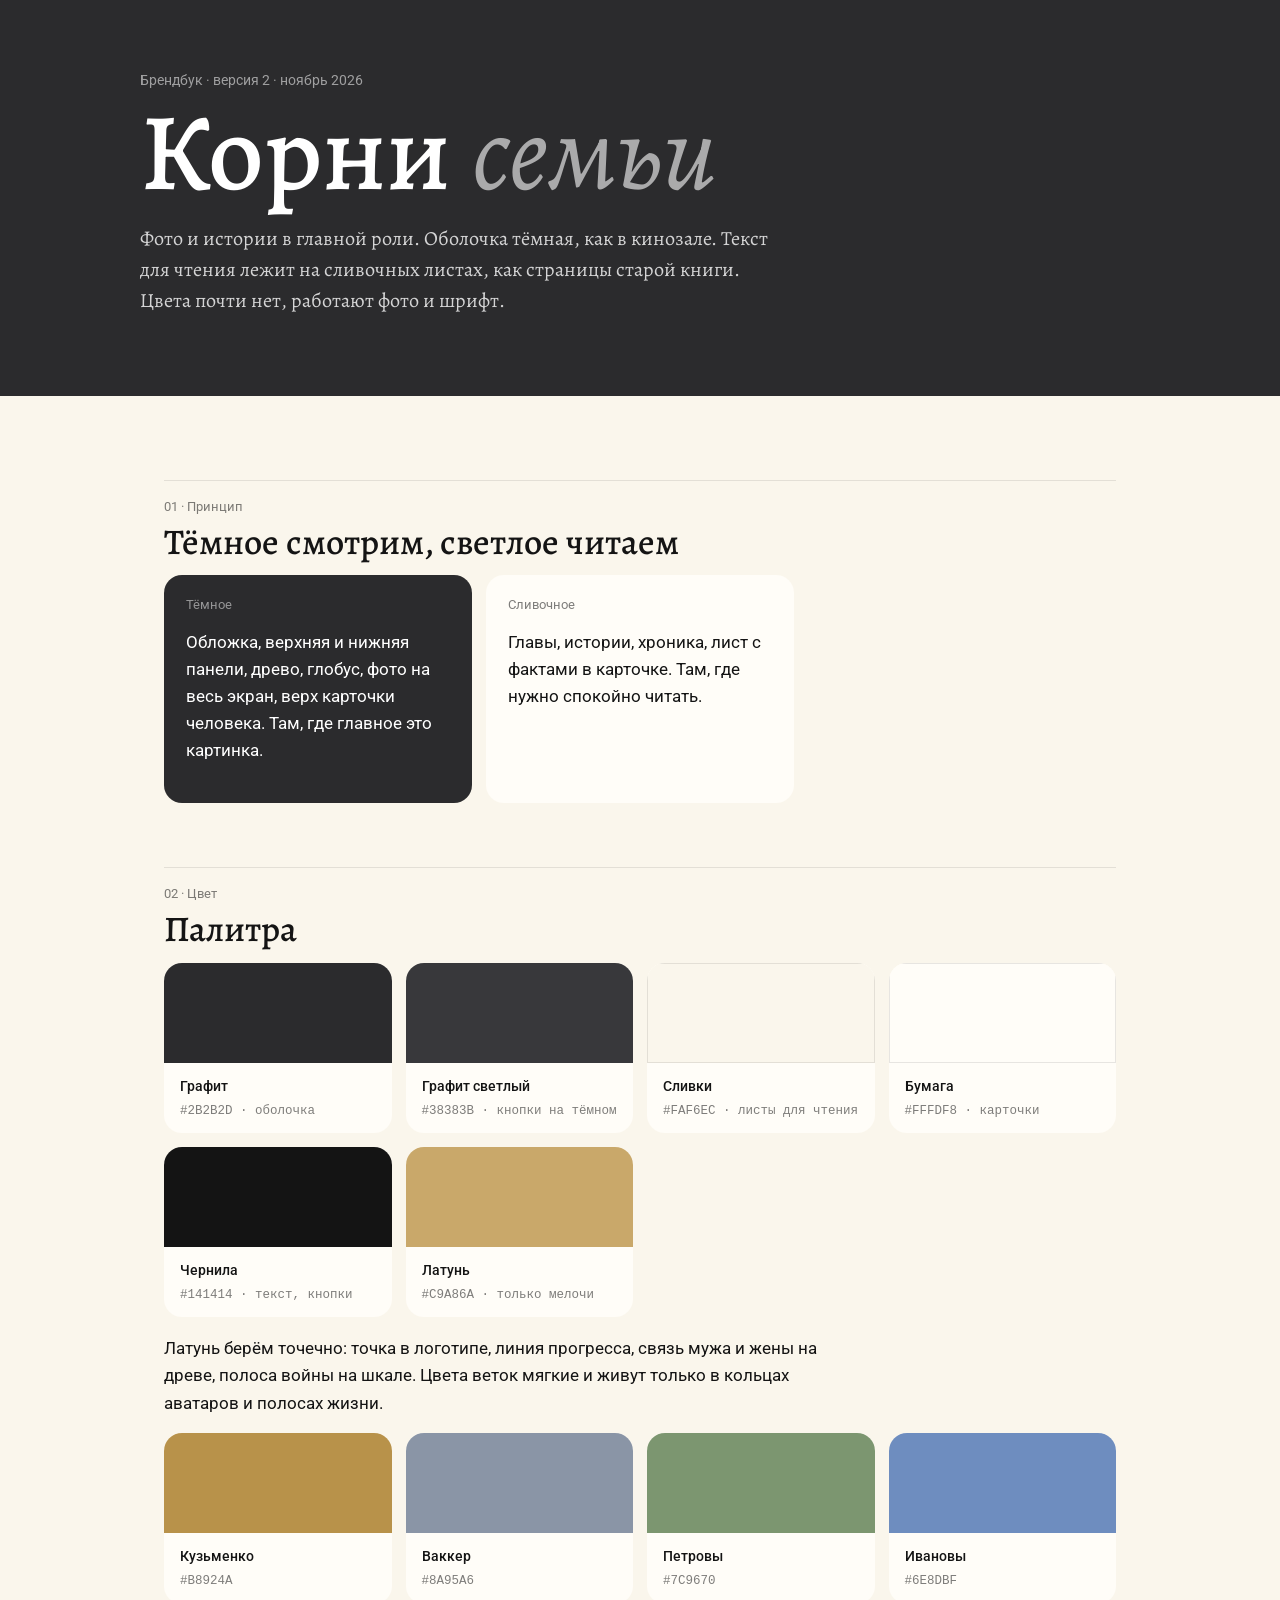
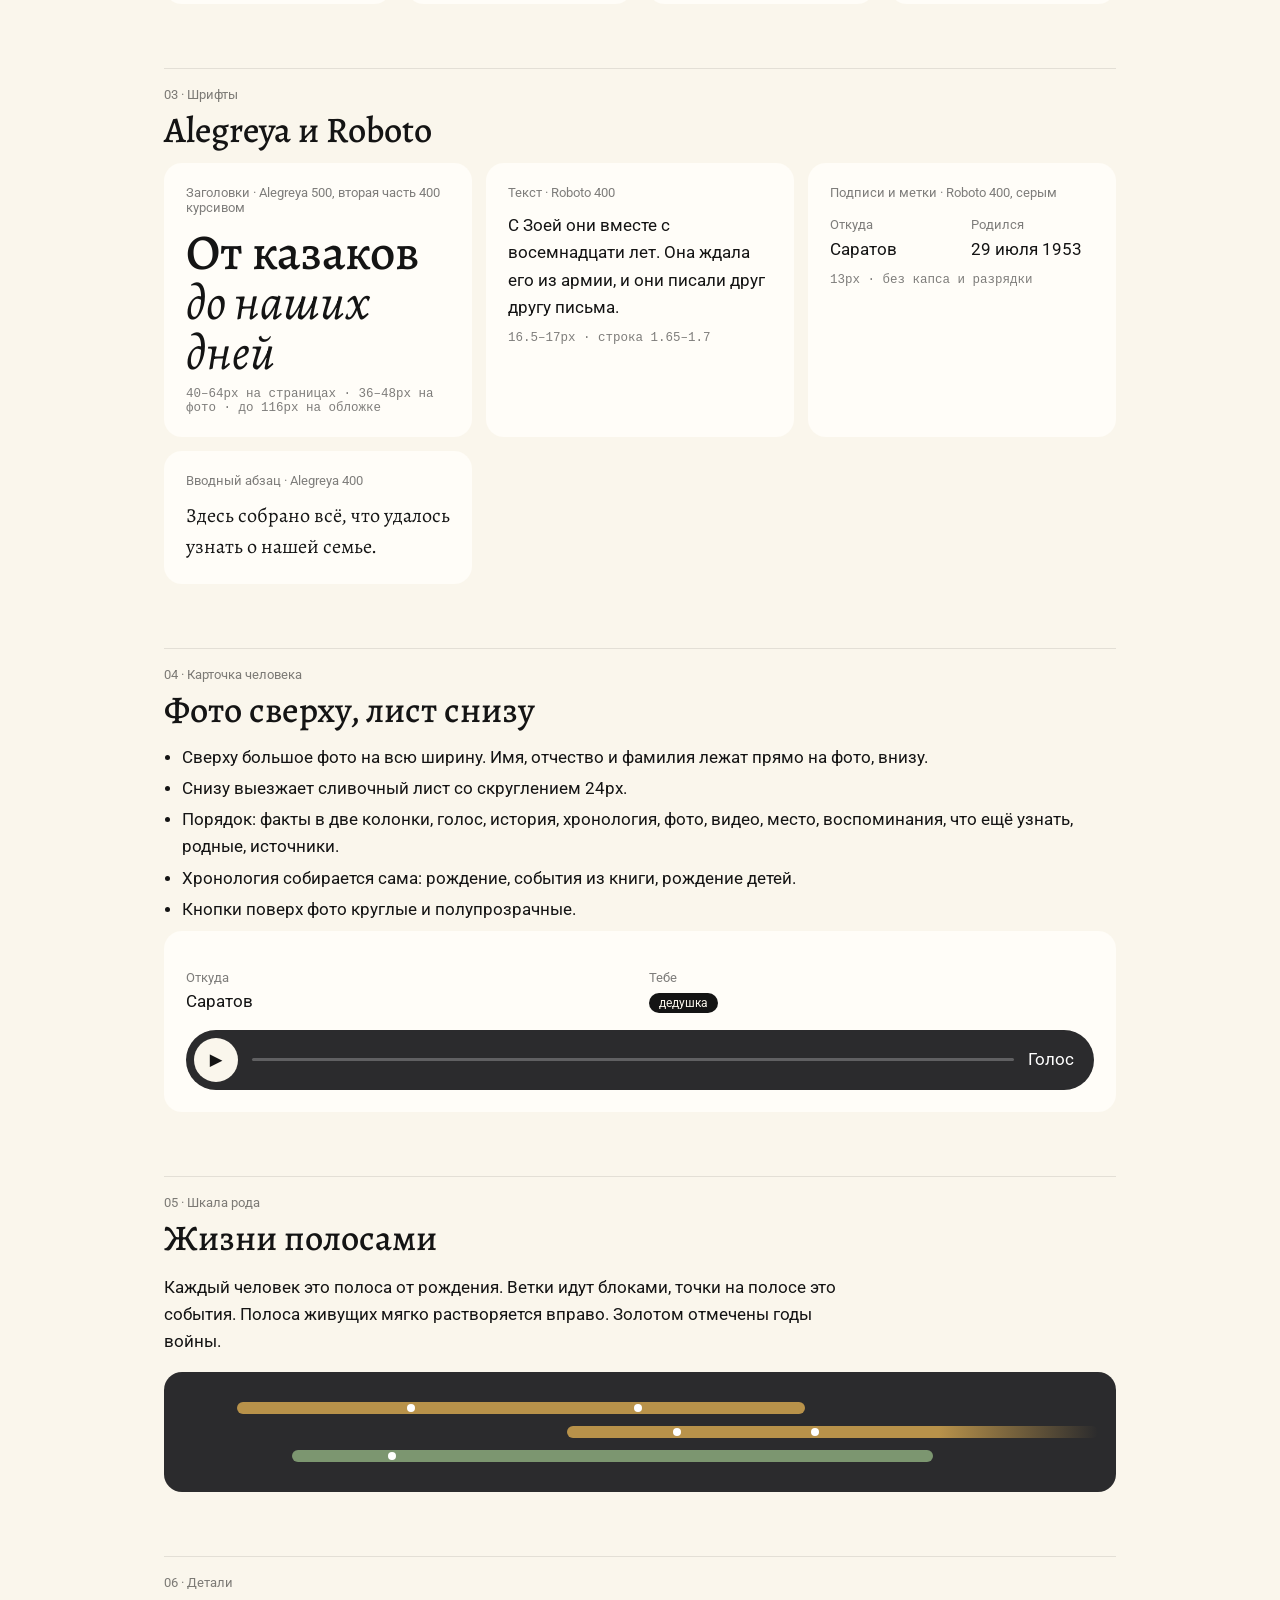
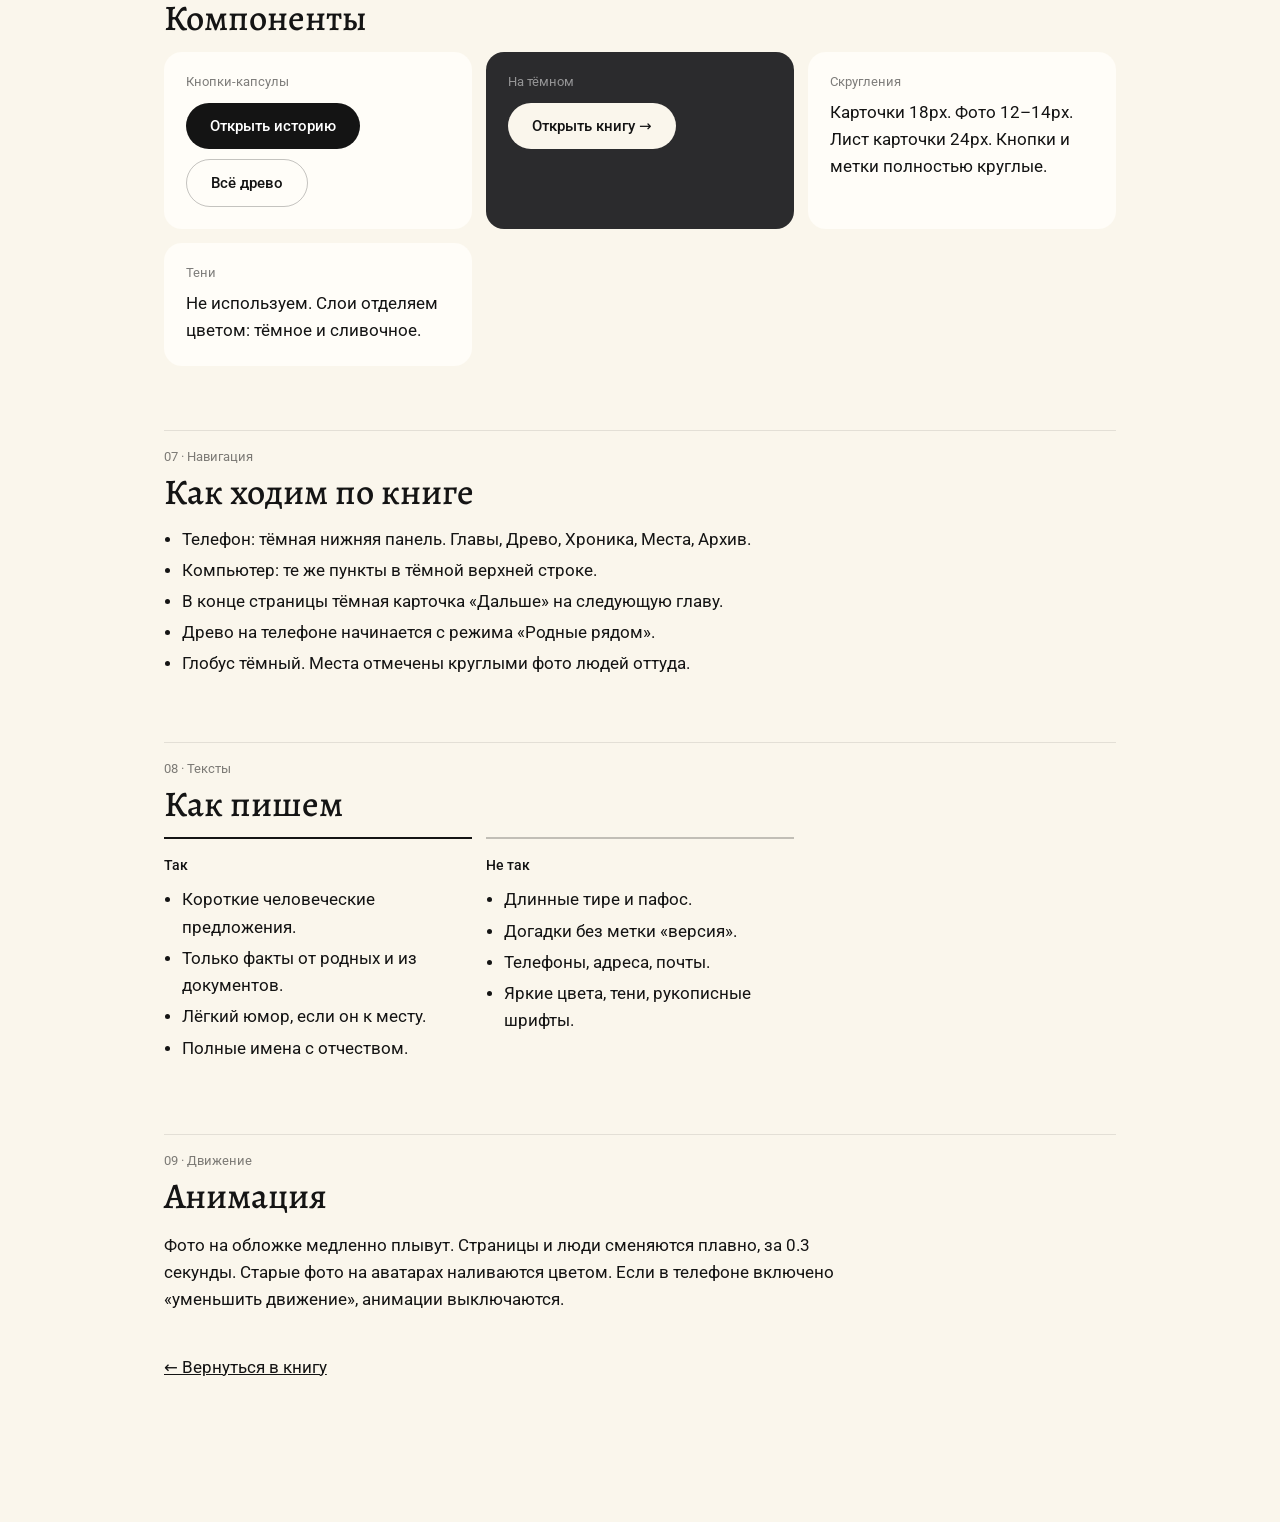
==== commit 942181c4: "Тёмно-серый вместо чёрного Co-Authored-By: Claude Opus 5.5 <noreply@anthropic.com> Claude-Session: h" ====
--- a/brand/index.html
+++ b/brand/index.html
@@ -7,7 +7,7 @@
 <link rel="preconnect" href="https://fonts.googleapis.com">
 <link href="https://fonts.googleapis.com/css2?family=Alegreya:ital,wght@0,400;0,500;1,400&family=Roboto:wght@300;400;500&display=swap" rel="stylesheet">
 <style>
-:root{--bg:#FAF6EC;--card:#FFFDF8;--ink:#141414;--muted:rgba(20,20,20,.55);--line:rgba(20,20,20,.1);--soft:#F1ECE0;--dk:#101010;--dk2:#1B1B1B;--gold:#C9A86A;
+:root{--bg:#FAF6EC;--card:#FFFDF8;--ink:#141414;--muted:rgba(20,20,20,.55);--line:rgba(20,20,20,.1);--soft:#F1ECE0;--dk:#2B2B2D;--dk2:#38383B;--gold:#C9A86A;
  --serif:"Alegreya",Georgia,serif;--sans:"Roboto",system-ui,sans-serif}
 *{box-sizing:border-box}
 body{margin:0;background:var(--bg);color:var(--ink);font:16.5px/1.65 var(--sans);-webkit-font-smoothing:antialiased}
@@ -62,8 +62,8 @@
 
 <h2><small>02 · Цвет</small>Палитра</h2>
 <div class="grid c3">
- <div class="sw"><i style="background:#101010"></i><div><b>Ночь</b><code>#101010 · оболочка</code></div></div>
- <div class="sw"><i style="background:#1B1B1B"></i><div><b>Графит</b><code>#1B1B1B · кнопки на тёмном</code></div></div>
+ <div class="sw"><i style="background:#2B2B2D"></i><div><b>Графит</b><code>#2B2B2D · оболочка</code></div></div>
+ <div class="sw"><i style="background:#38383B"></i><div><b>Графит светлый</b><code>#38383B · кнопки на тёмном</code></div></div>
  <div class="sw"><i style="background:#FAF6EC;box-shadow:inset 0 0 0 1px var(--line)"></i><div><b>Сливки</b><code>#FAF6EC · листы для чтения</code></div></div>
  <div class="sw"><i style="background:#FFFDF8;box-shadow:inset 0 0 0 1px var(--line)"></i><div><b>Бумага</b><code>#FFFDF8 · карточки</code></div></div>
  <div class="sw"><i style="background:#141414"></i><div><b>Чернила</b><code>#141414 · текст, кнопки</code></div></div>
